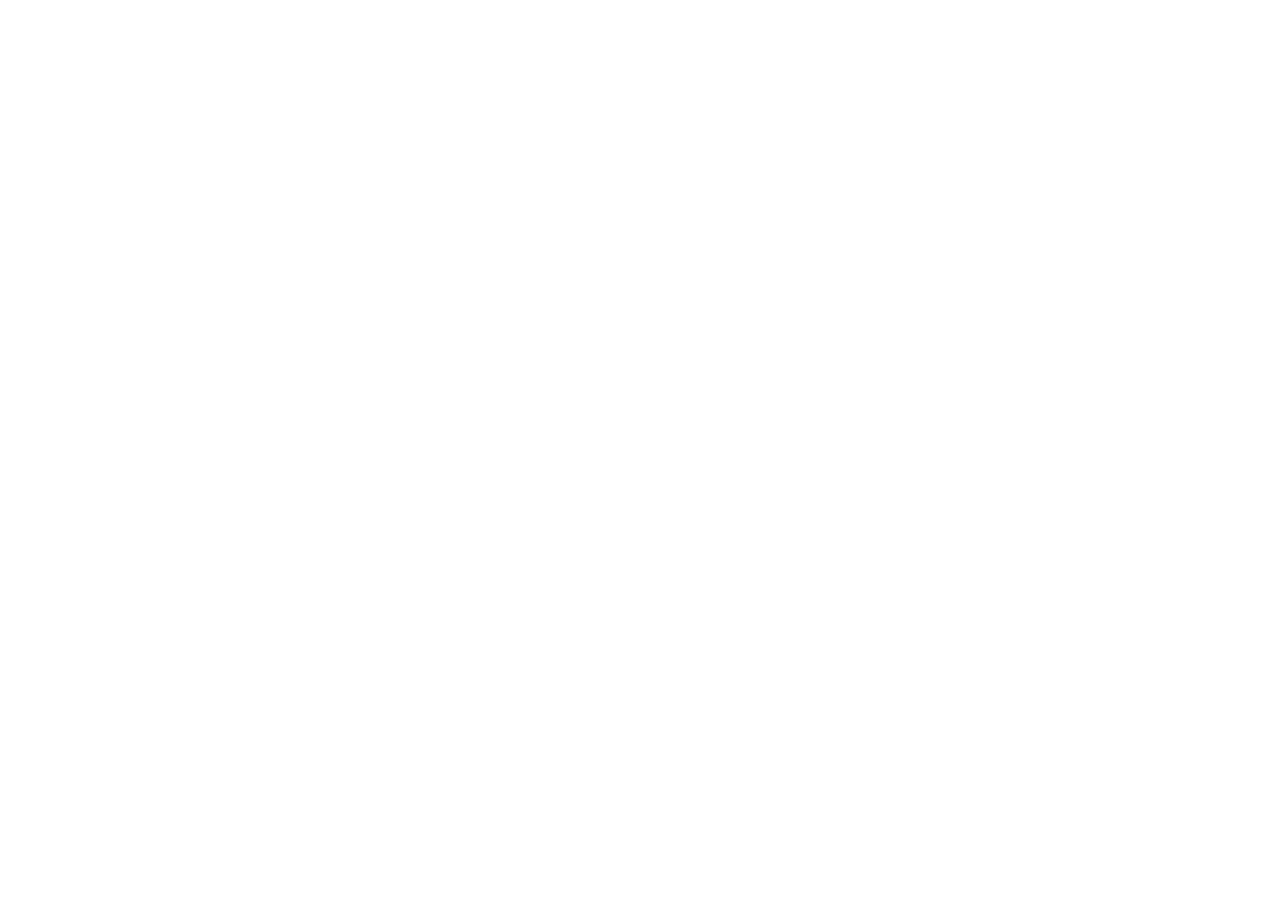
==== Cinema Seat Wizard/index.html @ 78ca7b73 "setup project files and favicon icon" ====
<!DOCTYPE html>
<html lang="en">
  <head>
    <meta charset="UTF-8" />
    <meta name="viewport" content="width=device-width, initial-scale=1.0" />
    <title>Cinema Seat Wizard</title>
    <link rel="stylesheet" href="style.css" />
    <script src="script.js" defer></script>

    <link
      rel="apple-touch-icon"
      sizes="180x180"
      href="favicon/apple-touch-icon.png"
    />
    <link
      rel="icon"
      type="image/png"
      sizes="32x32"
      href="favicon/favicon-32x32.png"
    />

    <link
      rel="icon"
      type="image/png"
      sizes="16x16"
      href="favicon/favicon-16x16.png"
    />
    <link rel="manifest" href="favicon/site.webmanifest" />
  </head>
  <body></body>
</html>
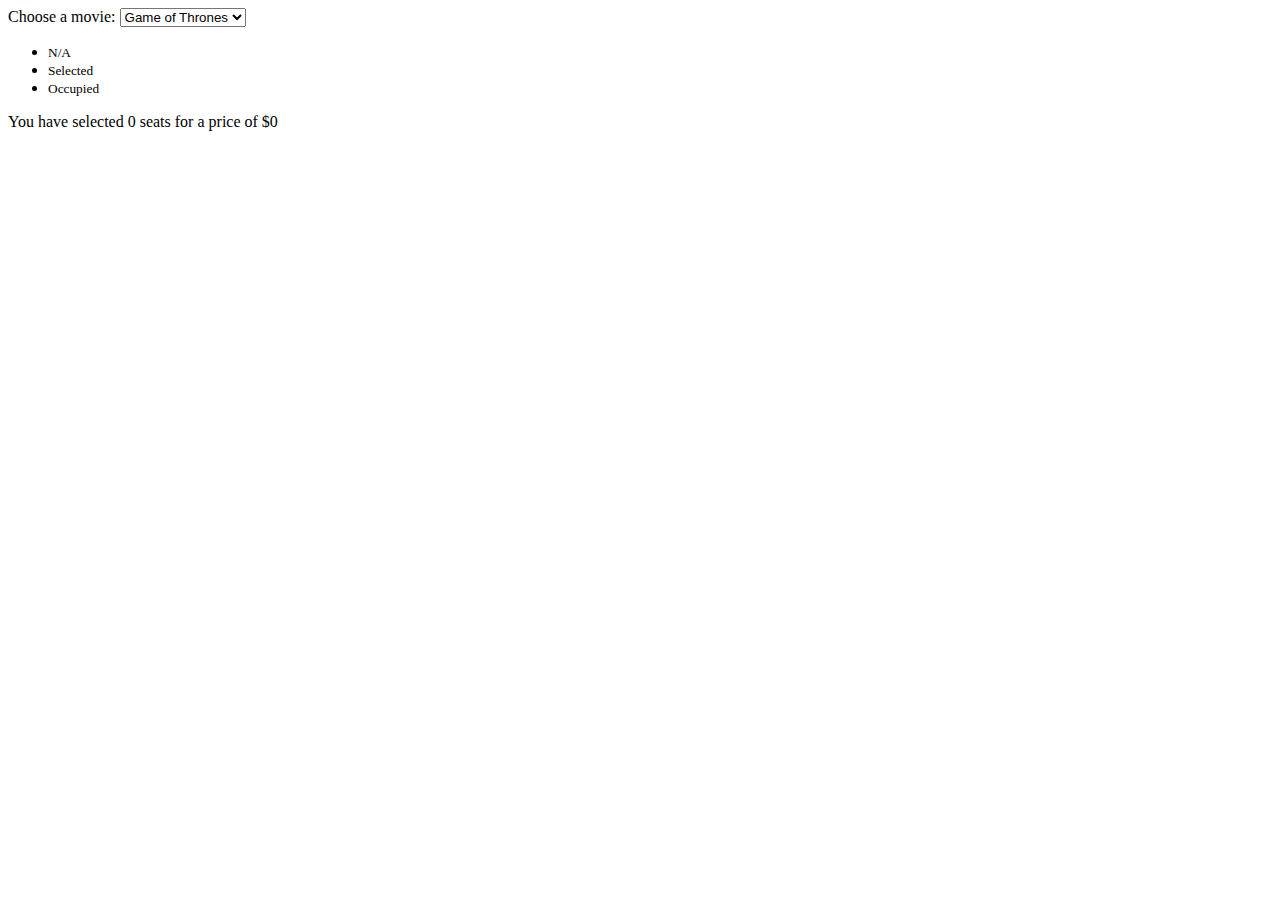
==== commit fb576c20: "html code" ====
--- a/Cinema Seat Wizard/index.html
+++ b/Cinema Seat Wizard/index.html
@@ -27,5 +27,92 @@
     />
     <link rel="manifest" href="favicon/site.webmanifest" />
   </head>
-  <body></body>
+  <body>
+    <div class="container">
+      <label for="movie">Choose a movie:</label>
+      <select id="movie" name="movie">
+        <option value="12">Game of Thrones</option>
+        <option value="11">The sopranos</option>
+        <option value="10">Breaking Bad</option>
+      </select>
+    </div>
+
+    <ul class="showcase">
+      <li>
+        <div class="seat"></div>
+        <small>N/A</small>
+      </li>
+      <li>
+        <div class="seat selected"></div>
+        <small>Selected</small>
+      </li>
+      <li>
+        <div class="seat occupied"></div>
+        <small>Occupied</small>
+      </li>
+    </ul>
+
+    <div class="container">
+      <div class="screen"></div>
+      <div class="row">
+        <div class="seat"></div>
+        <div class="seat"></div>
+        <div class="seat"></div>
+        <div class="seat occupied"></div>
+        <div class="seat occupied"></div>
+        <div class="seat"></div>
+      </div>
+      <div class="row">
+        <div class="seat"></div>
+        <div class="seat"></div>
+        <div class="seat occupied"></div>
+        <div class="seat"></div>
+        <div class="seat occupied"></div>
+        <div class="seat"></div>
+      </div>
+      
+      <div class="row">
+        <div class="seat"></div>
+        <div class="seat"></div>
+        <div class="seat"></div>
+        <div class="seat"></div>
+        <div class="seat occupied"></div>
+        <div class="seat occupied"></div>
+      </div>
+
+      <div class="row">
+        <div class="seat"></div>
+        <div class="seat"></div>
+        <div class="seat"></div>
+        <div class="seat"></div>
+        <div class="seat occupied"></div>
+        <div class="seat occupied"></div>
+      </div>
+
+      <div class="row">
+        <div class="seat occupied"></div>
+        <div class="seat"></div>
+        <div class="seat"></div>
+        <div class="seat"></div>
+        <div class="seat"></div>
+        <div class="seat"></div>
+      </div>
+
+      <div class="row">
+        <div class="seat"></div>
+        <div class="seat"></div>
+        <div class="seat"></div>
+        <div class="seat"></div>
+        <div class="seat occupied"></div>
+        <div class="seat "></div>
+      </div>
+
+      <p class="text">
+        You have selected <span id="count">0</span> seats for a price of $<span
+          id="total"
+          >0</span
+        >
+      </p>
+      
+  </body>
 </html>
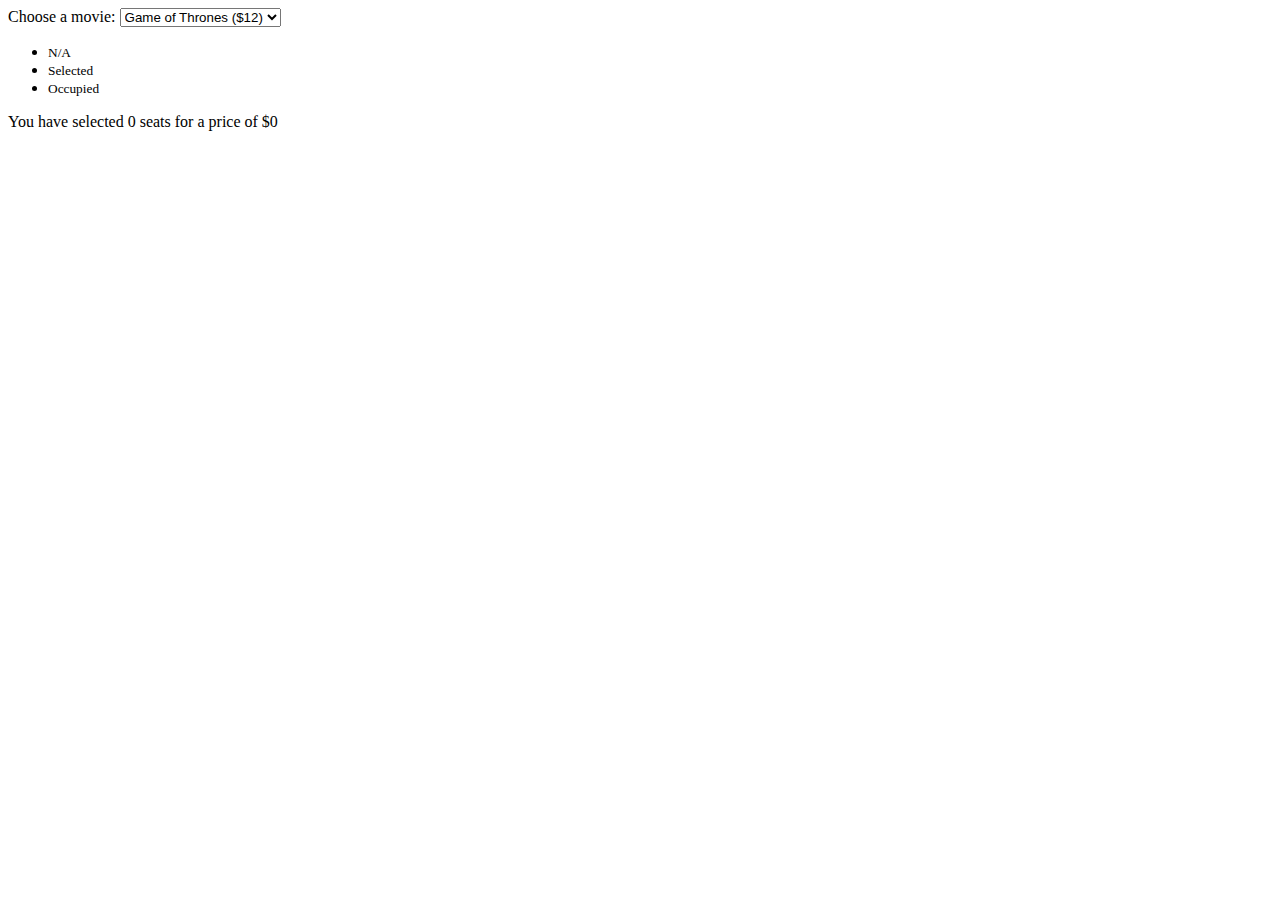
==== commit 32e0a7da: "edit movie price" ====
--- a/Cinema Seat Wizard/index.html
+++ b/Cinema Seat Wizard/index.html
@@ -31,9 +31,9 @@
     <div class="container">
       <label for="movie">Choose a movie:</label>
       <select id="movie" name="movie">
-        <option value="12">Game of Thrones</option>
-        <option value="11">The sopranos</option>
-        <option value="10">Breaking Bad</option>
+        <option value="12">Game of Thrones ($12)</option>
+        <option value="11">The sopranos ($11)</option>
+        <option value="10">Breaking Bad ($10)</option>
       </select>
     </div>
 
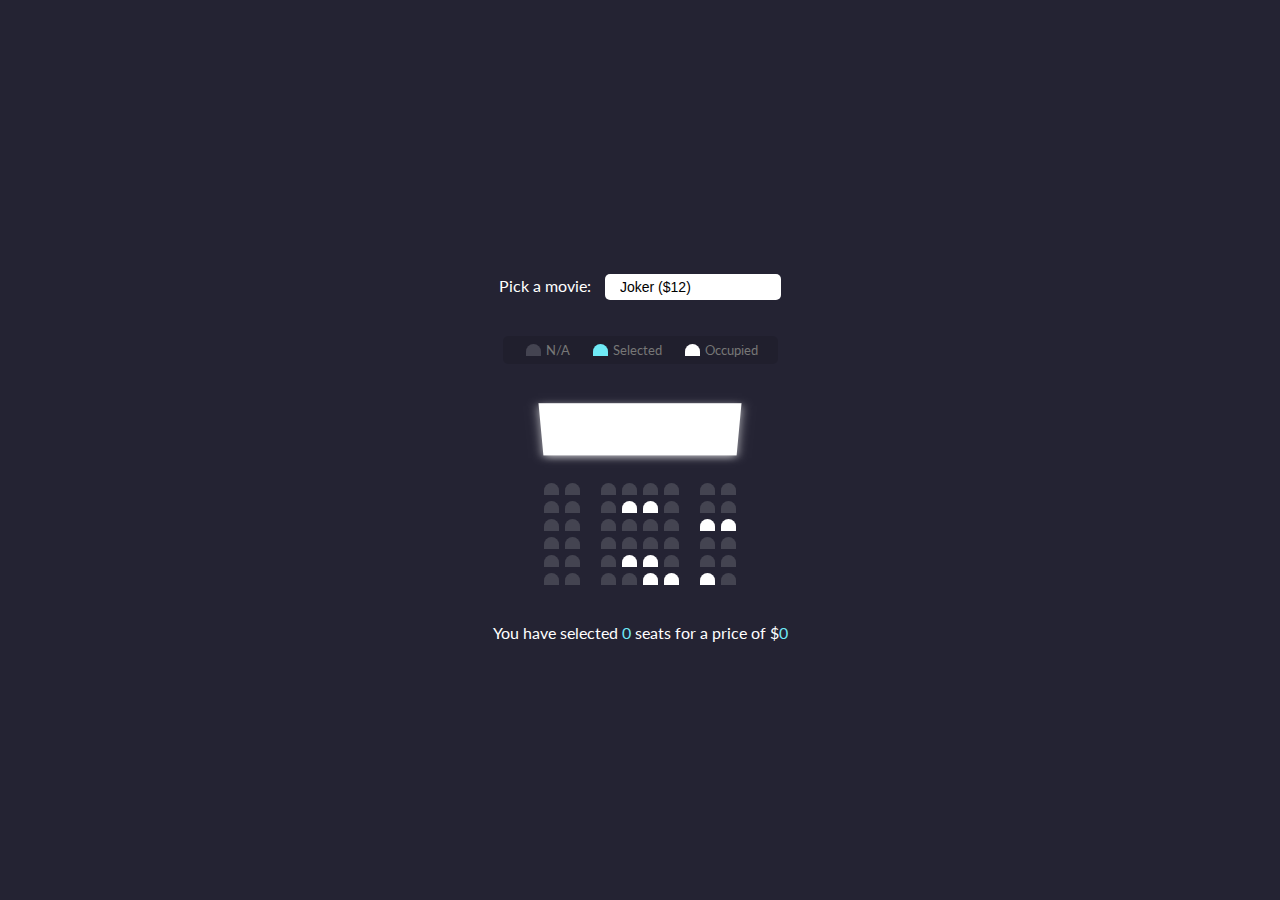
==== commit 6a226224: "css done" ====
--- a/Cinema Seat Wizard/index.html
+++ b/Cinema Seat Wizard/index.html
@@ -3,37 +3,18 @@
   <head>
     <meta charset="UTF-8" />
     <meta name="viewport" content="width=device-width, initial-scale=1.0" />
+    <meta http-equiv="X-UA-Compatible" content="ie=edge" />
+    <link rel="stylesheet" href="style.css" />
     <title>Cinema Seat Wizard</title>
-    <link rel="stylesheet" href="style.css" />
-    <script src="script.js" defer></script>
-
-    <link
-      rel="apple-touch-icon"
-      sizes="180x180"
-      href="favicon/apple-touch-icon.png"
-    />
-    <link
-      rel="icon"
-      type="image/png"
-      sizes="32x32"
-      href="favicon/favicon-32x32.png"
-    />
-
-    <link
-      rel="icon"
-      type="image/png"
-      sizes="16x16"
-      href="favicon/favicon-16x16.png"
-    />
-    <link rel="manifest" href="favicon/site.webmanifest" />
   </head>
   <body>
-    <div class="container">
-      <label for="movie">Choose a movie:</label>
-      <select id="movie" name="movie">
-        <option value="12">Game of Thrones ($12)</option>
-        <option value="11">The sopranos ($11)</option>
-        <option value="10">Breaking Bad ($10)</option>
+    <div class="movie-container">
+      <label>Pick a movie:</label>
+      <select id="movie">
+        <option value="12">Joker ($12)</option>
+        <option value="10">Game of Thrones ($10)</option>
+        <option value="8">Breaking Bad ($8)</option>
+        <option value="9">The sopranos ($9)</option>
       </select>
     </div>
 
@@ -54,6 +35,17 @@
 
     <div class="container">
       <div class="screen"></div>
+
+      <div class="row">
+        <div class="seat"></div>
+        <div class="seat"></div>
+        <div class="seat"></div>
+        <div class="seat"></div>
+        <div class="seat"></div>
+        <div class="seat"></div>
+        <div class="seat"></div>
+        <div class="seat"></div>
+      </div>
       <div class="row">
         <div class="seat"></div>
         <div class="seat"></div>
@@ -61,16 +53,39 @@
         <div class="seat occupied"></div>
         <div class="seat occupied"></div>
         <div class="seat"></div>
+        <div class="seat"></div>
+        <div class="seat"></div>
       </div>
       <div class="row">
         <div class="seat"></div>
         <div class="seat"></div>
+        <div class="seat"></div>
+        <div class="seat"></div>
+        <div class="seat"></div>
+        <div class="seat"></div>
+        <div class="seat occupied"></div>
+        <div class="seat occupied"></div>
+      </div>
+      <div class="row">
+        <div class="seat"></div>
+        <div class="seat"></div>
+        <div class="seat"></div>
+        <div class="seat"></div>
+        <div class="seat"></div>
+        <div class="seat"></div>
+        <div class="seat"></div>
+        <div class="seat"></div>
+      </div>
+      <div class="row">
+        <div class="seat"></div>
+        <div class="seat"></div>
+        <div class="seat"></div>
+        <div class="seat occupied"></div>
         <div class="seat occupied"></div>
         <div class="seat"></div>
-        <div class="seat occupied"></div>
+        <div class="seat"></div>
         <div class="seat"></div>
       </div>
-      
       <div class="row">
         <div class="seat"></div>
         <div class="seat"></div>
@@ -78,41 +93,18 @@
         <div class="seat"></div>
         <div class="seat occupied"></div>
         <div class="seat occupied"></div>
-      </div>
-
-      <div class="row">
-        <div class="seat"></div>
-        <div class="seat"></div>
-        <div class="seat"></div>
-        <div class="seat"></div>
-        <div class="seat occupied"></div>
-        <div class="seat occupied"></div>
-      </div>
-
-      <div class="row">
         <div class="seat occupied"></div>
         <div class="seat"></div>
-        <div class="seat"></div>
-        <div class="seat"></div>
-        <div class="seat"></div>
-        <div class="seat"></div>
       </div>
+    </div>
 
-      <div class="row">
-        <div class="seat"></div>
-        <div class="seat"></div>
-        <div class="seat"></div>
-        <div class="seat"></div>
-        <div class="seat occupied"></div>
-        <div class="seat "></div>
-      </div>
+    <p class="text">
+      You have selected <span id="count">0</span> seats for a price of $<span
+        id="total"
+        >0</span
+      >
+    </p>
 
-      <p class="text">
-        You have selected <span id="count">0</span> seats for a price of $<span
-          id="total"
-          >0</span
-        >
-      </p>
-      
+    <script src="script.js"></script>
   </body>
 </html>
--- a/Cinema Seat Wizard/style.css
+++ b/Cinema Seat Wizard/style.css
@@ -0,0 +1,115 @@
+@import url("https://fonts.googleapis.com/css?family=Lato&display=swap");
+
+* {
+  box-sizing: border-box;
+}
+
+body {
+  background-color: #242333;
+  color: #fff;
+  display: flex;
+  flex-direction: column;
+  align-items: center;
+  justify-content: center;
+  height: 100vh;
+  font-family: "Lato", sans-serif;
+  margin: 0;
+}
+
+.movie-container {
+  margin: 20px 0;
+}
+
+.movie-container select {
+  background-color: #fff;
+  border: 0;
+  border-radius: 5px;
+  font-size: 14px;
+  margin-left: 10px;
+  padding: 5px 15px 5px 15px;
+  -moz-appearance: none;
+  -webkit-appearance: none;
+  appearance: none;
+}
+
+.container {
+  perspective: 1000px;
+  margin-bottom: 30px;
+}
+
+.seat {
+  background-color: #444451;
+  height: 12px;
+  width: 15px;
+  margin: 3px;
+  border-top-left-radius: 10px;
+  border-top-right-radius: 10px;
+}
+
+.seat.selected {
+  background-color: #6feaf6;
+}
+
+.seat.occupied {
+  background-color: #fff;
+}
+
+.seat:nth-of-type(2) {
+  margin-right: 18px;
+}
+
+.seat:nth-last-of-type(2) {
+  margin-left: 18px;
+}
+
+.seat:not(.occupied):hover {
+  cursor: pointer;
+  transform: scale(1.2);
+}
+
+.showcase .seat:not(.occupied):hover {
+  cursor: default;
+  transform: scale(1);
+}
+
+.showcase {
+  background: rgba(0, 0, 0, 0.1);
+  padding: 5px 10px;
+  border-radius: 5px;
+  color: #777;
+  list-style-type: none;
+  display: flex;
+  justify-content: space-between;
+}
+
+.showcase li {
+  display: flex;
+  align-items: center;
+  justify-content: center;
+  margin: 0 10px;
+}
+
+.showcase li small {
+  margin-left: 2px;
+}
+
+.row {
+  display: flex;
+}
+
+.screen {
+  background-color: #fff;
+  height: 70px;
+  width: 100%;
+  margin: 15px 0;
+  transform: rotateX(-45deg);
+  box-shadow: 0 3px 10px rgba(255, 255, 255, 0.7);
+}
+
+p.text {
+  margin: 5px 0;
+}
+
+p.text span {
+  color: #6feaf6;
+}
